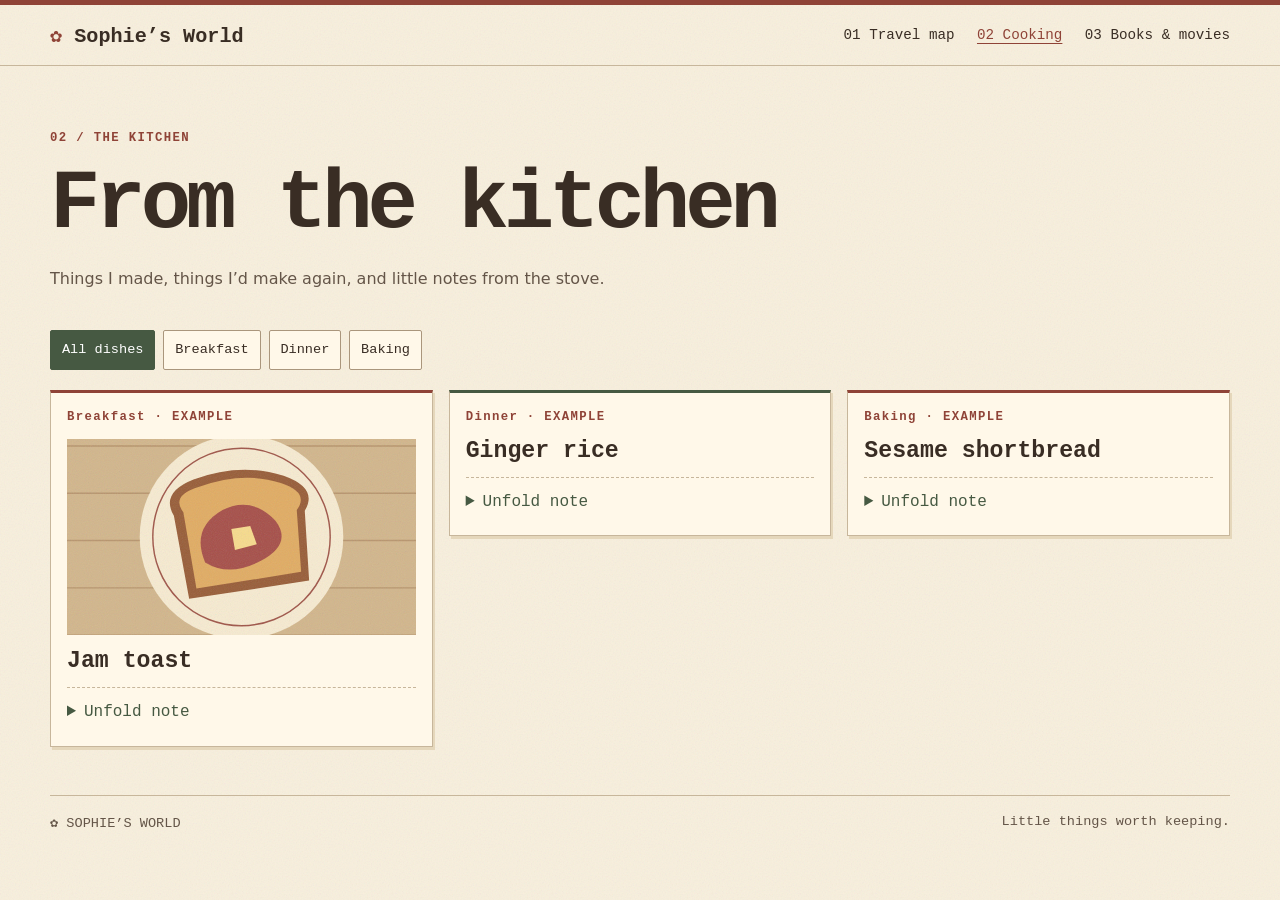
==== cooking.html @ fb0e05cc "Build travel atlas, kitchen and media shelf" ====
<!doctype html>
<html lang="en">
<head>
<meta charset="utf-8">
<meta name="viewport" content="width=device-width, initial-scale=1">
<meta name="description" content="Sophie’s World, a collection of places, dishes and stories.">
<title>Cooking · Sophie’s World</title>
<link rel="icon" href="assets/stamp.svg" type="image/svg+xml">
<link rel="stylesheet" href="assets/style.css">
<script defer src="data/cooking.js"></script>
<script defer src="assets/site.js"></script>
</head>
<body data-page="cooking">
<a class="skip" href="#main">Skip to content</a>
<header class="masthead"><div class="masthead-inner"><a class="wordmark" href="index.html"><span aria-hidden="true">✿</span> Sophie’s World</a><nav aria-label="Main navigation"><a href="index.html">01 Travel map</a><a href="cooking.html" aria-current="page">02 Cooking</a><a href="shelf.html">03 Books &amp; movies</a></nav></div></header>
<main id="main">
<header class="heading"><p class="eyebrow">02 / THE KITCHEN</p><h1>From the kitchen</h1><p>Things I made, things I’d make again, and little notes from the stove.</p></header>
<div id="kitchen-filters" class="filters" aria-label="Filter dishes"></div><div id="dishes" class="card-grid"></div>
<noscript><p>Enable JavaScript to explore the collection.</p></noscript>
</main>
<footer><span>✿ SOPHIE’S WORLD</span><span>Little things worth keeping.</span></footer>
</body>
</html>
---- assets/style.css ----
:root {
  --paper: #f8efdd;
  --cream: #fff8e9;
  --ink: #392d24;
  --muted: #645548;
  --brick: #8f4337;
  --sage: #465942;
  --line: #c7b69b;
  --type: 'American Typewriter', 'Courier New', monospace;
}
* { box-sizing: border-box; }
body {
  margin: 0; color: var(--ink); background: var(--paper) url('paper.svg');
  font: 1rem/1.6 system-ui, sans-serif;
  border-top: 5px solid var(--brick);
}
a { color: var(--brick); text-underline-offset: .25em; }
button, summary { cursor: pointer; }
button { font: inherit; }
:focus-visible { outline: 3px solid var(--sage); outline-offset: 4px; }
img { display: block; max-width: 100%; height: auto; }
figure { margin: 0; }
p { margin: 0 0 1em; }
h1, h2, h3 { font-family: var(--type); line-height: 1.08; margin: 0 0 .45em; }
.skip { position: absolute; top: .5rem; left: .5rem; transform: translateY(-200%); background: var(--cream); padding: .6rem; z-index: 5; }
.skip:focus { transform: none; }
.masthead { border-bottom: 1px solid var(--line); }
.masthead-inner, main, footer { width: min(1180px, calc(100% - 2rem)); margin: auto; }
.masthead-inner { display: flex; justify-content: space-between; align-items: center; flex-wrap: wrap; gap: .65rem 2rem; padding: 1.1rem 0; }
.wordmark { color: var(--ink); font: bold 1.26rem var(--type); text-decoration: none; }
.wordmark span { color: var(--brick); }
nav { display: flex; gap: .45rem 1.4rem; flex-wrap: wrap; font: .89rem var(--type); }
nav a { color: var(--ink); text-decoration: none; }
nav a:hover, nav a[aria-current] { color: var(--brick); text-decoration: underline; }
main { min-height: 65vh; padding-bottom: 3rem; }
.heading { padding: clamp(2rem, 5vw, 4rem) 0 1.45rem; }
.eyebrow, .atlas-top { font: bold .77rem/1.4 var(--type); letter-spacing: .11em; color: var(--brick); }
.heading h1 { font-size: clamp(2.45rem, 7.2vw, 5.25rem); letter-spacing: -.06em; margin-bottom: .18em; }
.heading > p:last-child { color: var(--muted); max-width: 58ch; }
.atlas { border: 1px solid var(--line); background: #f4e9d2; }
.atlas-top { display: flex; justify-content: space-between; gap: 1rem; padding: .8rem 1rem; border-bottom: 1px solid var(--line); }
.map-layout { display: grid; grid-template-columns: minmax(0, 1fr) minmax(175px, 23%); }
.map-frame { display: grid; align-items: center; min-width: 0; padding: 1rem; }
.map { position: relative; background: #f8f1dd; border: 1px solid #d6c9aa; }
.map img { width: 100%; }
#threads { position: absolute; inset: 0; width: 100%; height: 100%; pointer-events: none; fill: none; stroke: var(--brick); stroke-width: 1.5; stroke-dasharray: 3 4; opacity: .75; }
.pin {
  position: absolute; transform: translate(-50%, -50%); display: grid; place-items: center;
  min-width: 32px; min-height: 32px; padding: 0 .3rem; border-radius: 50%;
  background: var(--brick); color: white; border: 2px solid var(--cream);
  box-shadow: 0 2px 5px #52362855; font: bold .75rem var(--type);
  transition: background .2s, scale .2s;
}
.pin:hover, .pin:focus-visible { z-index: 1; scale: 1.15; background: var(--sage); }
.preview { background: var(--cream); border-left: 1px dashed var(--line); padding: 1rem; align-content: center; }
.preview figure { margin-bottom: .8rem; padding: .38rem; background: #fffaf1; border: 1px solid var(--line); box-shadow: 2px 3px #eadcc4; transform: rotate(-1.5deg); }
.preview figure img { width: 100%; aspect-ratio: 4/3; object-fit: cover; }
figcaption { padding: .35rem .1rem 0; color: var(--muted); font: .83rem/1.4 var(--type); }
.preview h2 { margin-top: .2rem; font-size: clamp(1.15rem, 2.4vw, 1.8rem); }
.places, .filters { display: flex; flex-wrap: wrap; gap: .5rem; }
.places { border-top: 1px solid var(--line); padding: .75rem 1rem; }
.paper-button {
  min-height: 40px; color: var(--ink); background: var(--cream); border: 1px solid #aa967c;
  border-radius: 2px; padding: .45rem .68rem; font: .85rem/1.25 var(--type);
}
.paper-button:hover { background: #efe2bf; }
.paper-button[aria-pressed="true"] { color: white; background: var(--sage); border-color: var(--sage); }
dialog { width: min(680px, calc(100% - 2rem)); max-height: calc(100% - 2rem); padding: 0; color: var(--ink); background: var(--cream); border: 1px solid var(--line); }
dialog::backdrop { background: #352820b8; }
.dialog-paper { position: relative; padding: clamp(1rem, 4vw, 2rem); }
.dialog-paper .eyebrow, .dialog-paper h2 { padding-right: 3rem; }
.dialog-paper h2 { font-size: clamp(1.8rem, 5vw, 3rem); }
.close { position: absolute; top: .75rem; right: .75rem; width: 42px; height: 42px; background: var(--cream); border: 1px solid var(--line); color: var(--ink); font-size: 1.5rem; }
.postcard-photos { display: grid; grid-template-columns: repeat(auto-fit, minmax(min(100%, 220px), 1fr)); gap: .85rem; }
.postcard-photos img { width: 100%; }
.story { border-top: 1px dashed var(--line); margin-top: 1.2rem; padding-top: 1rem; }
.shelf-controls { display: flex; flex-wrap: wrap; gap: .75rem 1.5rem; }
.card-grid { display: grid; grid-template-columns: repeat(3, minmax(0, 1fr)); align-items: start; gap: 1rem; margin-top: 1.25rem; }
.paper-card { padding: 1rem; background: var(--cream); border: 1px solid var(--line); border-top: 3px solid var(--brick); box-shadow: 2px 3px #e5d7bb; }
.paper-card:nth-child(even) { border-top-color: var(--sage); }
.paper-card img { width: 100%; aspect-ratio: 16/9; object-fit: cover; margin-bottom: .9rem; }
.paper-card h2 { font-size: 1.45rem; overflow-wrap: anywhere; }
.byline { color: var(--muted); font-size: .9rem; }
details { border-top: 1px dashed var(--line); margin-top: .8rem; padding-top: .5rem; }
details summary { color: var(--sage); font-family: var(--type); padding: .25rem 0; }
details p { margin: .6rem 0 0; white-space: pre-line; }
footer { display: flex; justify-content: space-between; gap: .6rem; flex-wrap: wrap; border-top: 1px solid var(--line); padding: 1.15rem 0 2rem; color: var(--muted); font: .85rem var(--type); }
@media (max-width: 760px) {
  .card-grid { grid-template-columns: repeat(2, minmax(0, 1fr)); }
  .map-layout { grid-template-columns: 1fr; }
  .preview { border-left: 0; border-top: 1px dashed var(--line); }
  .preview figure { width: min(42%, 135px); float: right; margin: 0 0 .25rem .65rem; }
  .preview::after { content: ''; display: block; clear: both; }
}
@media (max-width: 475px) {
  .card-grid { grid-template-columns: 1fr; }
  .map-frame { padding: .6rem; }
  nav { gap: .5rem .85rem; font-size: .8rem; }
}
@media (prefers-reduced-motion: reduce) { .pin { transition: none; } }
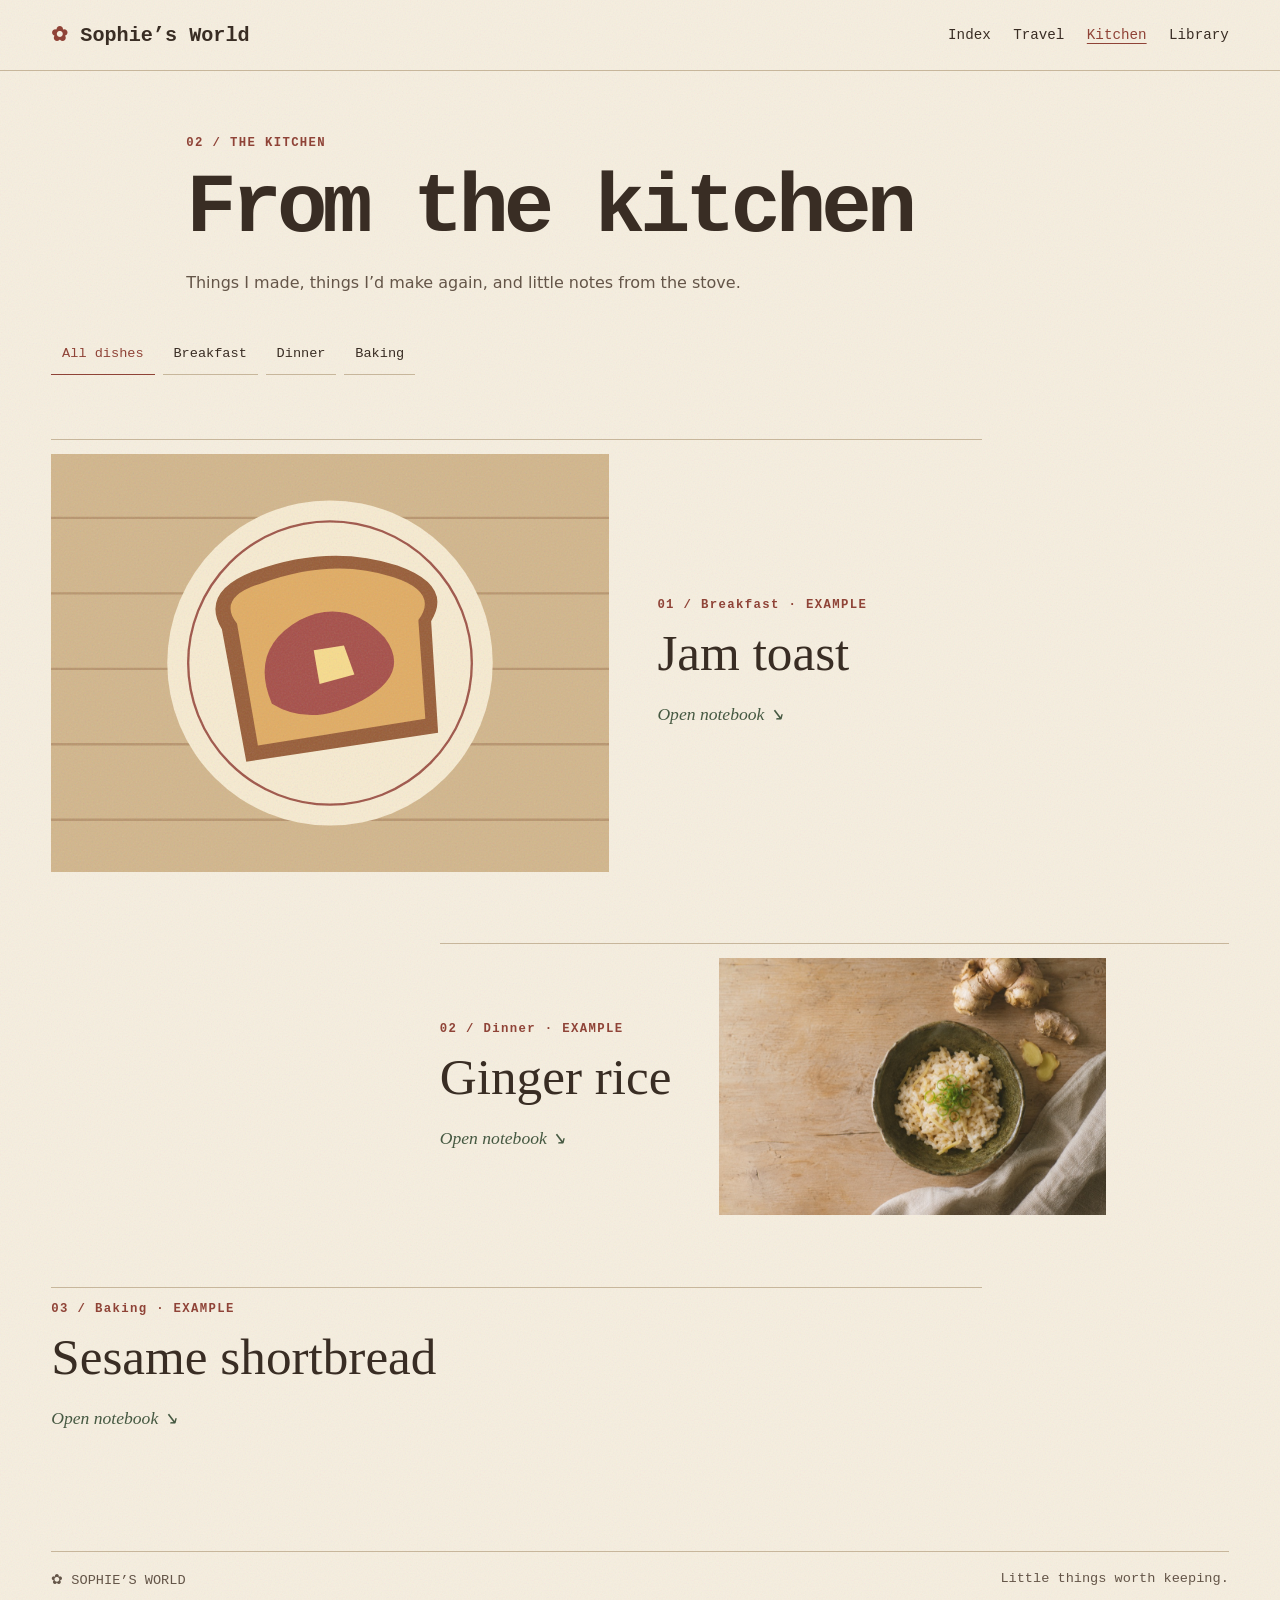
==== commit 8d7b8d08: "Recompose site as a personal art exhibition" ====
--- a/cooking.html
+++ b/cooking.html
@@ -12,10 +12,10 @@
 </head>
 <body data-page="cooking">
 <a class="skip" href="#main">Skip to content</a>
-<header class="masthead"><div class="masthead-inner"><a class="wordmark" href="index.html"><span aria-hidden="true">✿</span> Sophie’s World</a><nav aria-label="Main navigation"><a href="index.html">01 Travel map</a><a href="cooking.html" aria-current="page">02 Cooking</a><a href="shelf.html">03 Books &amp; movies</a></nav></div></header>
+<header class="masthead"><div class="masthead-inner"><a class="wordmark" href="index.html"><span aria-hidden="true">✿</span> Sophie’s World</a><nav aria-label="Main navigation"><a href="index.html">Index</a><a href="travel.html">Travel</a><a href="cooking.html" aria-current="page">Kitchen</a><a href="shelf.html">Library</a></nav></div></header>
 <main id="main">
 <header class="heading"><p class="eyebrow">02 / THE KITCHEN</p><h1>From the kitchen</h1><p>Things I made, things I’d make again, and little notes from the stove.</p></header>
-<div id="kitchen-filters" class="filters" aria-label="Filter dishes"></div><div id="dishes" class="card-grid"></div>
+<div id="kitchen-filters" class="filters" aria-label="Filter dishes"></div><div id="dishes" class="notebook"></div>
 <noscript><p>Enable JavaScript to explore the collection.</p></noscript>
 </main>
 <footer><span>✿ SOPHIE’S WORLD</span><span>Little things worth keeping.</span></footer>
--- a/assets/style.css
+++ b/assets/style.css
@@ -75,26 +75,122 @@
 .postcard-photos img { width: 100%; }
 .story { border-top: 1px dashed var(--line); margin-top: 1.2rem; padding-top: 1rem; }
 .shelf-controls { display: flex; flex-wrap: wrap; gap: .75rem 1.5rem; }
-.card-grid { display: grid; grid-template-columns: repeat(3, minmax(0, 1fr)); align-items: start; gap: 1rem; margin-top: 1.25rem; }
-.paper-card { padding: 1rem; background: var(--cream); border: 1px solid var(--line); border-top: 3px solid var(--brick); box-shadow: 2px 3px #e5d7bb; }
-.paper-card:nth-child(even) { border-top-color: var(--sage); }
-.paper-card img { width: 100%; aspect-ratio: 16/9; object-fit: cover; margin-bottom: .9rem; }
-.paper-card h2 { font-size: 1.45rem; overflow-wrap: anywhere; }
-.byline { color: var(--muted); font-size: .9rem; }
-details { border-top: 1px dashed var(--line); margin-top: .8rem; padding-top: .5rem; }
-details summary { color: var(--sage); font-family: var(--type); padding: .25rem 0; }
-details p { margin: .6rem 0 0; white-space: pre-line; }
 footer { display: flex; justify-content: space-between; gap: .6rem; flex-wrap: wrap; border-top: 1px solid var(--line); padding: 1.15rem 0 2rem; color: var(--muted); font: .85rem var(--type); }
 @media (max-width: 760px) {
-  .card-grid { grid-template-columns: repeat(2, minmax(0, 1fr)); }
   .map-layout { grid-template-columns: 1fr; }
   .preview { border-left: 0; border-top: 1px dashed var(--line); }
   .preview figure { width: min(42%, 135px); float: right; margin: 0 0 .25rem .65rem; }
   .preview::after { content: ''; display: block; clear: both; }
 }
 @media (max-width: 475px) {
-  .card-grid { grid-template-columns: 1fr; }
   .map-frame { padding: .6rem; }
   nav { gap: .5rem .85rem; font-size: .8rem; }
 }
 @media (prefers-reduced-motion: reduce) { .pin { transition: none; } }
+
+/* Exhibition index */
+body { border-top: 0; background-color: #f6eedf; }
+.masthead-inner, main, footer { width: min(1260px, calc(100% - clamp(2rem, 8vw, 8rem))); }
+.masthead-inner { padding: 1.4rem 0; }
+.entrance { padding-bottom: 4rem; }
+.opening { position: relative; isolation: isolate; min-height: clamp(400px, 54vw, 680px); padding-top: clamp(3rem, 9vw, 7rem); }
+.opening-copy { position: relative; z-index: 2; pointer-events: none; }
+.opening h1 { font: 400 clamp(4.1rem, 13vw, 11rem)/.78 Georgia, serif; letter-spacing: -.08em; margin: .2em 0 .35em; }
+.opening h1 i { margin-left: .55em; font-weight: 400; color: var(--brick); }
+.opening-copy > p:last-child { max-width: 27ch; color: var(--muted); }
+.entrance-map { position: absolute; z-index: 1; right: 0; top: 18%; width: 59%; text-decoration: none; color: var(--sage); }
+.entrance-map img { width: 100%; opacity: .72; transition: opacity .25s; }
+.entrance-map:hover img, .entrance-map:focus-visible img { opacity: 1; }
+.entrance-map span { display: block; text-align: right; font: .8rem var(--type); }
+.entrance-photo { position: absolute; z-index: 2; width: 16%; right: 33%; bottom: 8%; transform: rotate(7deg); border: .45rem solid #fff8e9; pointer-events: none; }
+.entrance-thread { position: absolute; inset: 32% 0 auto; width: 100%; height: 52%; pointer-events: none; fill: none; stroke: var(--brick); stroke-width: .8; opacity: .65; }
+.room-index { max-width: 930px; margin-left: auto; border-top: 1px solid var(--line); }
+.room-index a { display: grid; grid-template-columns: 3em minmax(0, 1fr) minmax(0, 1fr) auto; gap: .6rem; align-items: baseline; padding: .85rem .2rem; border-bottom: 1px solid var(--line); color: var(--ink); text-decoration: none; }
+.room-index a:hover, .room-index a:focus-visible { color: var(--brick); }
+.room-index small, .room-index b { font: .86rem var(--type); color: var(--brick); }
+.room-index span { font: clamp(1.4rem, 4vw, 2.5rem) Georgia, serif; }
+.room-index em, .annotation { font: italic 1.1rem/1.55 Georgia, serif; color: var(--sage); }
+.about-note { max-width: 43ch; margin: clamp(3rem, 8vw, 6rem) 0 0 8%; padding-left: 1rem; border-left: 1px solid var(--brick); }
+.about-note h2 { font-size: 1rem; color: var(--brick); }
+
+/* Open atlas and floating postcard */
+body[data-page="travel"] .heading { max-width: 48ch; padding-bottom: .65rem; }
+.atlas { background: transparent; border: 0; }
+.atlas-top { border-bottom: 1px dashed var(--line); padding-inline: 0; }
+.map-layout { position: relative; display: block; padding: 1rem min(16vw, 175px) 1.75rem 0; }
+.map-frame { padding: 0; }
+.map { background: transparent; border: 0; }
+.pin { min-width: 28px; min-height: 28px; box-shadow: none; }
+.preview {
+  position: absolute; z-index: 2; bottom: .4rem; right: 0; width: min(23%, 230px);
+  background: var(--cream); border: 0; border-top: 1px solid var(--brick); padding: .75rem;
+  transform: rotate(2deg); box-shadow: 2px 4px 0 #bda78a35;
+}
+.preview figure { border: 0; padding: 0; box-shadow: none; transform: none; background: transparent; }
+.places { padding-inline: 0; }
+.places button, .filters button { background: transparent; border: 0; border-bottom: 1px solid var(--line); border-radius: 0; }
+.places button:hover, .filters button:hover { color: var(--brick); border-color: var(--brick); }
+.filters button[aria-pressed="true"] { background: transparent; color: var(--brick); border-color: var(--brick); }
+.photo-note { margin: 0; }
+.photo-note summary { display: block; }
+.photo-note summary::-webkit-details-marker { display: none; }
+.photo-note summary img { transition: opacity .2s; }
+.photo-note summary:hover img { opacity: .8; }
+.photo-note[open] { grid-column: 1 / -1; }
+.photo-note > p { font: italic 1.15rem/1.5 Georgia, serif; color: var(--sage); }
+
+/* Kitchen notebook */
+body[data-page="cooking"] .heading { margin-left: min(12vw, 135px); }
+.notebook { padding-top: clamp(1rem, 5vw, 4rem); }
+.dish { max-width: 79%; margin: 0 0 3.6rem; border-top: 1px solid var(--line); }
+.dish:nth-of-type(even) { margin-left: auto; max-width: 67%; }
+.dish summary { display: flex; align-items: center; gap: clamp(.8rem, 4vw, 3rem); padding: .85rem 0; }
+.dish summary::-webkit-details-marker { display: none; }
+.dish:nth-of-type(even) summary { flex-direction: row-reverse; justify-content: flex-end; }
+.dish figure { flex: 0 1 60%; min-width: 0; }
+.dish figure img { width: 100%; max-height: 470px; object-fit: cover; }
+.dish:nth-of-type(even) figure { flex-basis: 49%; }
+.dish-label h2 { font: clamp(1.55rem, 4.5vw, 3.2rem)/1 Georgia, serif; }
+.dish summary:hover .dish-label h2, .dish[open] .dish-label h2 { color: var(--brick); }
+.dish-notes { margin: .8rem 0 0 12%; max-width: 48ch; border-left: 1px solid var(--brick); padding: 0 1rem; }
+.dish-notes h3 { font-size: 1rem; }
+
+/* Library finding aid and reading desk */
+body[data-page="shelf"] .heading h1 { font-weight: 400; font-family: Georgia, serif; }
+.catalog { display: grid; grid-template-columns: minmax(0, 5fr) minmax(0, 7fr); gap: clamp(1rem, 5vw, 4rem); margin-top: 2rem; }
+.catalog-index { border-top: 1px solid var(--line); }
+.catalog-entry { width: 100%; display: flex; justify-content: space-between; text-align: left; gap: .6rem; color: var(--ink); background: transparent; border: 0; border-bottom: 1px solid var(--line); padding: .85rem .2rem; font: 1rem/1.35 var(--type); }
+.catalog-entry small { color: var(--sage); }
+.catalog-entry:hover, .catalog-entry[aria-pressed="true"] { color: var(--brick); }
+.catalog-entry[aria-pressed="true"] span { text-decoration: underline; text-underline-offset: .28em; }
+.catalog-reading { display: grid; grid-template-columns: minmax(95px, 2fr) minmax(0, 3fr); align-items: start; gap: clamp(.7rem, 3vw, 2rem); }
+.catalog-reading:empty { display: none; }
+.catalog-cover { aspect-ratio: 2/3; background: #465942; color: #fff4dc; display: flex; flex-direction: column; justify-content: space-between; padding: 11%; font: .78rem/1.4 var(--type); overflow-wrap: anywhere; }
+.catalog-cover[data-medium="Movie"] { background: #8f4337; }
+.catalog-cover:has(img) { padding: 0; background: transparent; }
+.catalog-cover img { width: 100%; height: 100%; object-fit: contain; }
+.catalog-cover strong { font: clamp(1rem, 2.6vw, 2.25rem)/1 Georgia, serif; }
+.catalog-copy h2 { font: clamp(1.3rem, 3vw, 2.65rem)/1.08 Georgia, serif; }
+
+@media (max-width: 760px) {
+  .opening { min-height: 530px; }
+  .entrance-map { top: auto; bottom: 9%; width: 83%; }
+  .entrance-photo { bottom: 3%; right: 36%; width: 21%; }
+  .entrance-thread { inset: 40% 0 auto; }
+  .map-layout { padding: 1rem 0; }
+  .preview { position: static; width: auto; min-height: 120px; transform: none; box-shadow: none; margin-top: .65rem; }
+  .preview figure { max-width: 125px; }
+  .dish, .dish:nth-of-type(even) { max-width: 100%; }
+  .catalog { grid-template-columns: 1fr; }
+  .catalog-reading { max-width: 470px; }
+}
+@media (max-width: 480px) {
+  .opening { min-height: 445px; }
+  .room-index a { grid-template-columns: 2em minmax(0, 1fr) auto; }
+  .room-index em { display: none; }
+  .dish summary, .dish:nth-of-type(even) summary { display: grid; }
+  .dish:nth-of-type(even) figure { width: 76%; margin-left: auto; }
+}
+@media (prefers-reduced-motion: reduce) {
+  .entrance-map img, .photo-note summary img { transition: none; }
+}
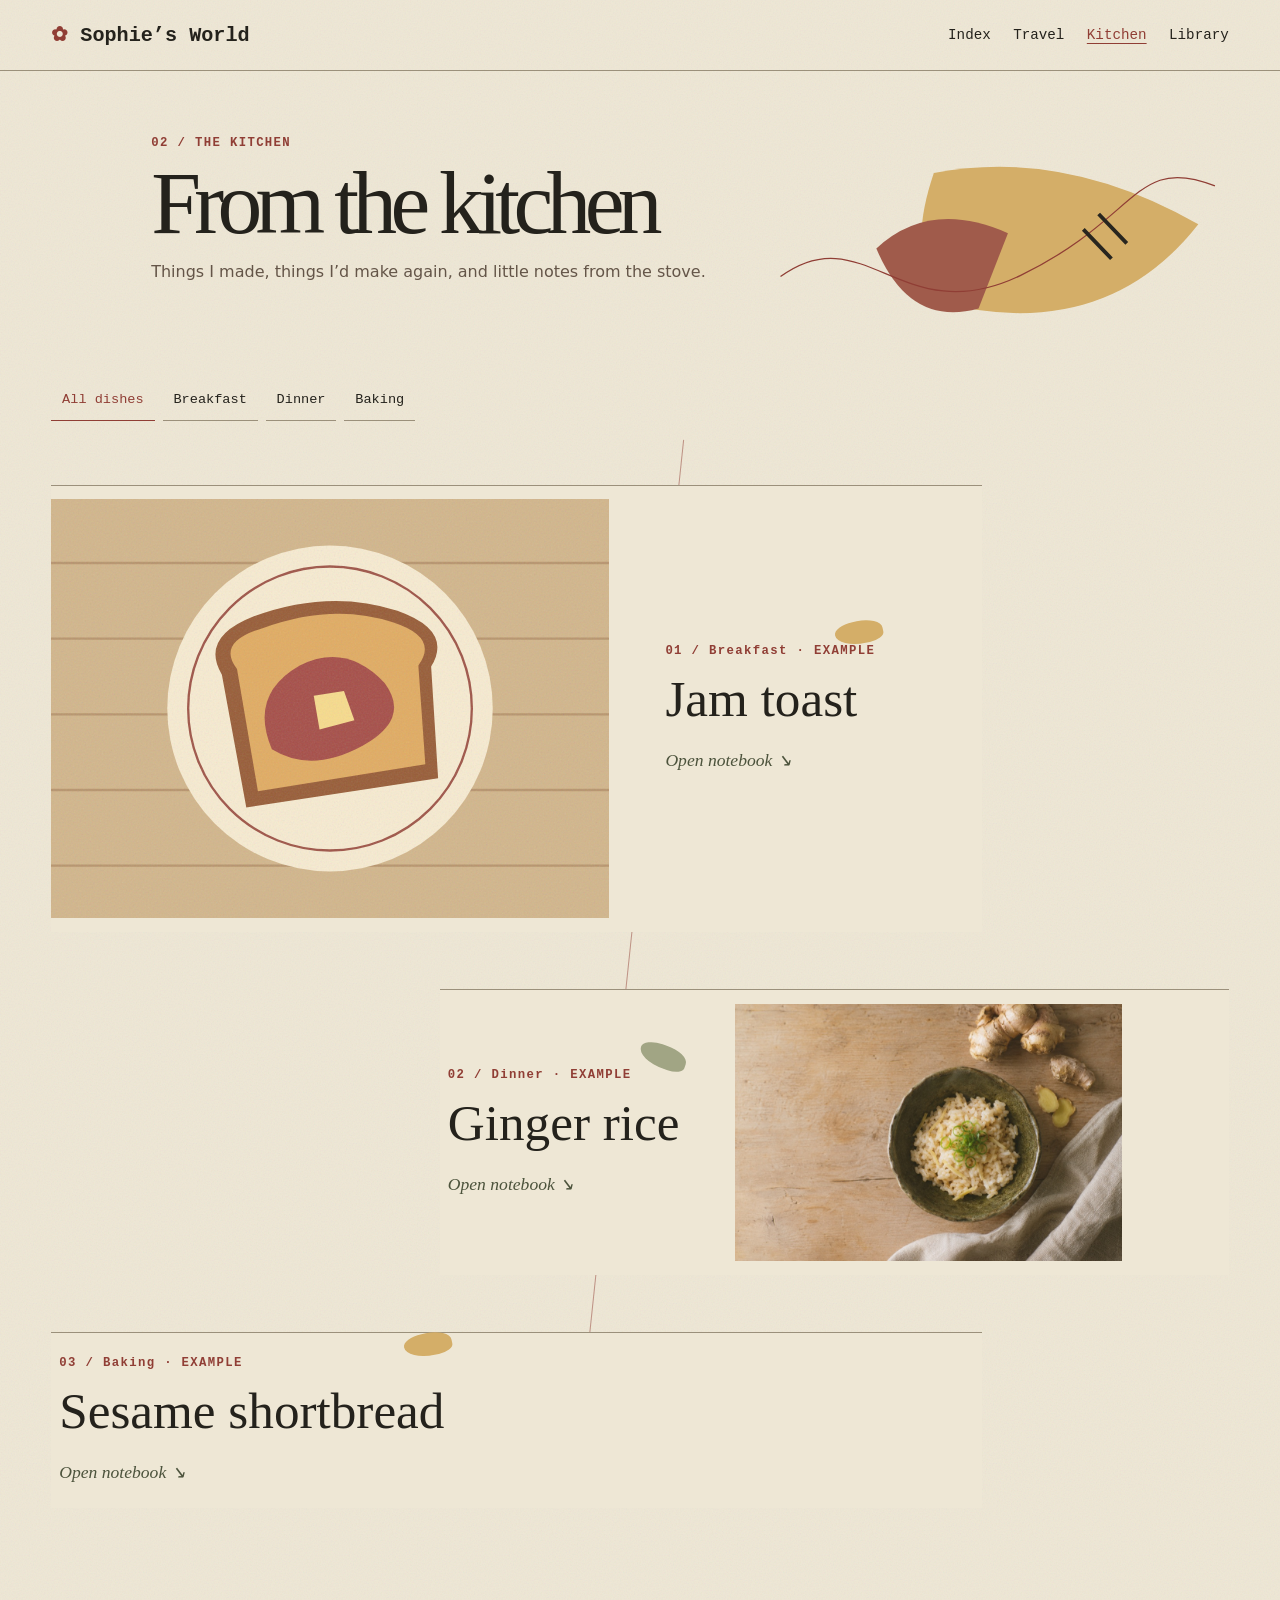
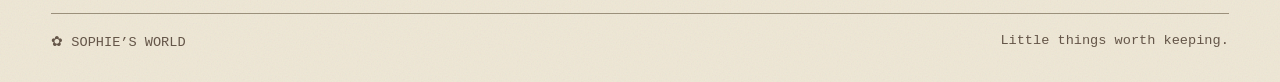
==== commit 063b25a1: "Publish minimalist shapes and threads redesign" ====
--- a/cooking.html
+++ b/cooking.html
@@ -7,6 +7,7 @@
 <title>Cooking · Sophie’s World</title>
 <link rel="icon" href="assets/stamp.svg" type="image/svg+xml">
 <link rel="stylesheet" href="assets/style.css">
+<link rel="stylesheet" href="assets/forms.css">
 <script defer src="data/cooking.js"></script>
 <script defer src="assets/site.js"></script>
 </head>
@@ -14,7 +15,7 @@
 <a class="skip" href="#main">Skip to content</a>
 <header class="masthead"><div class="masthead-inner"><a class="wordmark" href="index.html"><span aria-hidden="true">✿</span> Sophie’s World</a><nav aria-label="Main navigation"><a href="index.html">Index</a><a href="travel.html">Travel</a><a href="cooking.html" aria-current="page">Kitchen</a><a href="shelf.html">Library</a></nav></div></header>
 <main id="main">
-<header class="heading"><p class="eyebrow">02 / THE KITCHEN</p><h1>From the kitchen</h1><p>Things I made, things I’d make again, and little notes from the stove.</p></header>
+<header class="heading"><svg class="section-art" viewBox="0 0 360 160" aria-hidden="true"><path fill="#d4ae68" d="M129 22Q231 2 336 62Q271 145 162 129Q99 110 129 22Z"/><path fill="#a05b4b" d="M84 81Q126 42 187 69L164 128Q110 143 84 81Z"/><path class="red-thread" d="M9 103C75 55 104 147 197 102S286 7 349 32"/><path d="M258 54l22 23m-34-11l22 23" stroke="#28261f" stroke-width="3"/></svg><p class="eyebrow">02 / THE KITCHEN</p><h1>From the kitchen</h1><p>Things I made, things I’d make again, and little notes from the stove.</p></header>
 <div id="kitchen-filters" class="filters" aria-label="Filter dishes"></div><div id="dishes" class="notebook"></div>
 <noscript><p>Enable JavaScript to explore the collection.</p></noscript>
 </main>
--- a/assets/forms.css
+++ b/assets/forms.css
@@ -0,0 +1,29 @@
+/* Each section gets its own composition on the same paper stock. */
+:root { --paper: #eee7d5; --ink: #24221c; --brick: #903e35; --sage: #4c533c; --line: #9b907b; }
+body { background-color: var(--paper); }
+.heading { position: relative; isolation: isolate; }
+body[data-page] .heading { max-width: none; margin-left: 0; min-height: clamp(200px, 25vw, 310px); padding-right: min(36%, 360px); }
+body[data-page] .heading h1 { font: 400 clamp(2.5rem, 7vw, 6rem)/.88 Georgia, serif; letter-spacing: -.075em; }
+.heading .section-art { position: absolute; z-index: -1; right: 0; bottom: 10%; width: min(44%, 460px); }
+.red-thread { fill: none; stroke: var(--brick); stroke-width: 1.25; vector-effect: non-scaling-stroke; }
+body[data-page="travel"] .heading h1 { font-style: italic; }
+#threads { stroke-dasharray: none; }
+.pin { background: var(--brick); border-color: var(--paper); }
+.preview { box-shadow: none; border-top: 2px solid var(--brick); }
+body[data-page="cooking"] .heading { padding-left: min(8vw, 100px); }
+.notebook { position: relative; }
+.notebook::before { content: ''; position: absolute; z-index: -1; left: 49%; top: 1rem; bottom: 1rem; border-left: 1px solid var(--brick); transform: rotate(6deg); opacity: .5; }
+.dish { position: relative; background: var(--paper); }
+.dish-label { position: relative; padding: .5rem; }
+.dish-label::before { content: ''; position: absolute; width: 48px; height: 23px; border-radius: 45% 55% 35% 65%; background: #d4ae68; top: -14px; right: 0; transform: rotate(-12deg); pointer-events: none; }
+.dish:nth-of-type(even) .dish-label::before { background: #a1a584; transform: rotate(19deg); }
+body[data-page="shelf"] .heading h1 { letter-spacing: -.065em; }
+.catalog-reading { position: relative; padding-top: 1rem; border-top: 2px solid var(--ink); }
+.catalog-reading::before { content: ''; position: absolute; width: 3rem; border-top: 1px solid var(--brick); right: 0; top: -.55rem; transform: rotate(-17deg); }
+.catalog-cover { clip-path: polygon(0 0, 95% 3%, 100% 100%, 2% 97%); }
+.catalog-cover:has(img) { clip-path: none; }
+@media (max-width: 650px) {
+  body[data-page] .heading { padding-right: 0; min-height: 0; padding-bottom: 0; }
+  .heading .section-art { position: static; display: block; margin: 0 0 -.6rem auto; width: min(55%, 225px); }
+  .notebook::before { transform: none; }
+}
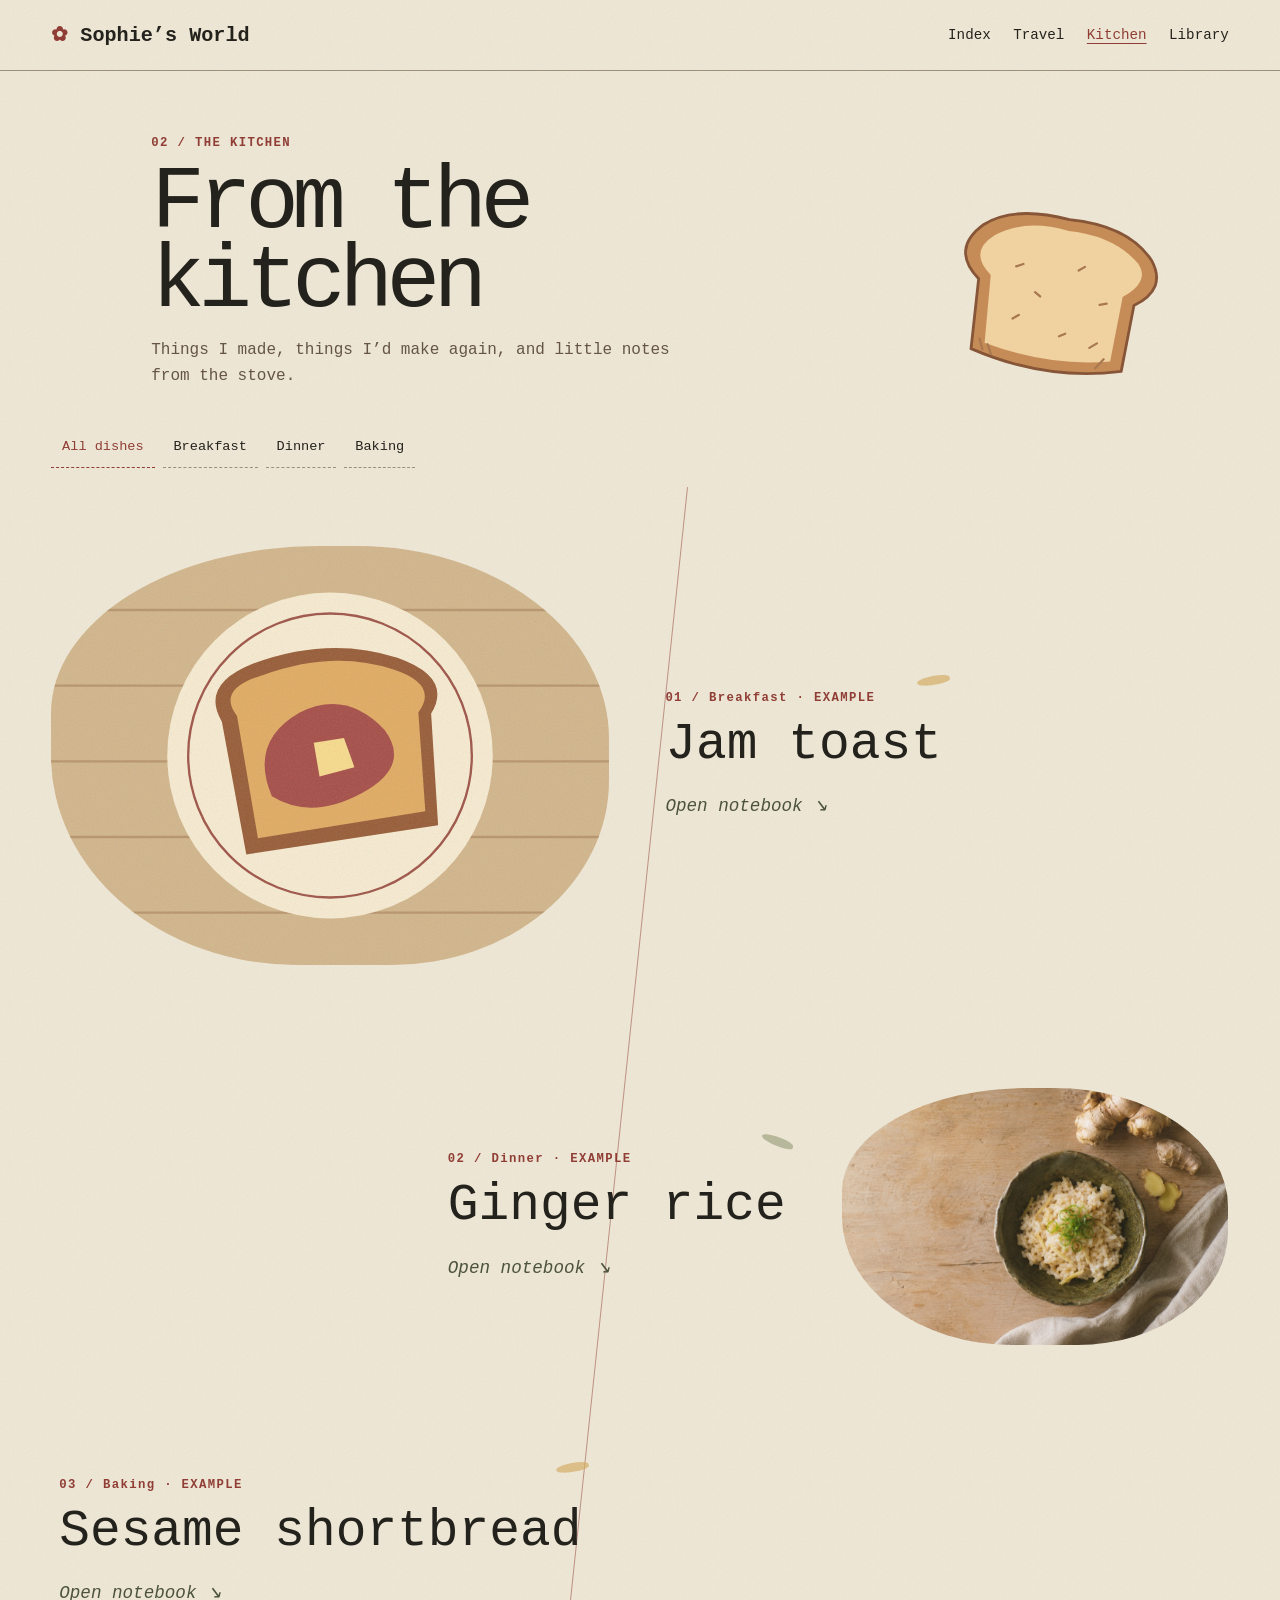
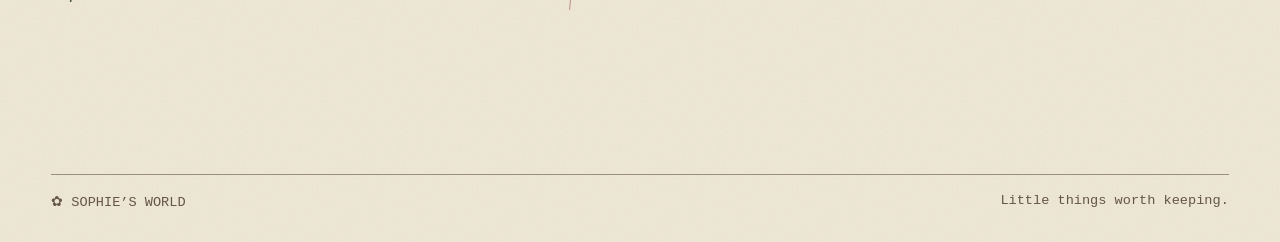
==== commit 623f25cc: "Publish illustrated site, travel globe, and library spread" ====
--- a/cooking.html
+++ b/cooking.html
@@ -15,7 +15,11 @@
 <a class="skip" href="#main">Skip to content</a>
 <header class="masthead"><div class="masthead-inner"><a class="wordmark" href="index.html"><span aria-hidden="true">✿</span> Sophie’s World</a><nav aria-label="Main navigation"><a href="index.html">Index</a><a href="travel.html">Travel</a><a href="cooking.html" aria-current="page">Kitchen</a><a href="shelf.html">Library</a></nav></div></header>
 <main id="main">
-<header class="heading"><svg class="section-art" viewBox="0 0 360 160" aria-hidden="true"><path fill="#d4ae68" d="M129 22Q231 2 336 62Q271 145 162 129Q99 110 129 22Z"/><path fill="#a05b4b" d="M84 81Q126 42 187 69L164 128Q110 143 84 81Z"/><path class="red-thread" d="M9 103C75 55 104 147 197 102S286 7 349 32"/><path d="M258 54l22 23m-34-11l22 23" stroke="#28261f" stroke-width="3"/></svg><p class="eyebrow">02 / THE KITCHEN</p><h1>From the kitchen</h1><p>Things I made, things I’d make again, and little notes from the stove.</p></header>
+<header class="heading"><svg class="section-art" viewBox="0 0 300 175" aria-hidden="true">
+      <path d="M81 148L78 86Q49 64 75 38Q99 17 149 22Q201 19 226 46Q244 69 217 88L215 147Q151 166 81 148Z" fill="#c68c57" stroke="#875638" stroke-width="2.5"/>
+      <path d="M92 141L88 81Q65 64 86 46Q110 27 150 32Q191 30 215 51Q228 65 206 82L204 140Q151 153 92 141Z" fill="#f0d2a1"/>
+      <path d="M109 70l6-3m14 23 5 3m30-28 5-4m18 31 6-2m-80 26 5-4m38 13 5-3m23 9 6-5M91 147l-4-9m12 12-4-8m97 6 6-9" stroke="#a97850" stroke-width="2" fill="none" stroke-linecap="round"/>
+    </svg><p class="eyebrow">02 / THE KITCHEN</p><h1>From the kitchen</h1><p>Things I made, things I’d make again, and little notes from the stove.</p></header>
 <div id="kitchen-filters" class="filters" aria-label="Filter dishes"></div><div id="dishes" class="notebook"></div>
 <noscript><p>Enable JavaScript to explore the collection.</p></noscript>
 </main>
--- a/assets/style.css
+++ b/assets/style.css
@@ -11,7 +11,7 @@
 * { box-sizing: border-box; }
 body {
   margin: 0; color: var(--ink); background: var(--paper) url('paper.svg');
-  font: 1rem/1.6 system-ui, sans-serif;
+  font: 1rem/1.6 var(--type);
   border-top: 5px solid var(--brick);
 }
 a { color: var(--brick); text-underline-offset: .25em; }
@@ -95,7 +95,7 @@
 .entrance { padding-bottom: 4rem; }
 .opening { position: relative; isolation: isolate; min-height: clamp(400px, 54vw, 680px); padding-top: clamp(3rem, 9vw, 7rem); }
 .opening-copy { position: relative; z-index: 2; pointer-events: none; }
-.opening h1 { font: 400 clamp(4.1rem, 13vw, 11rem)/.78 Georgia, serif; letter-spacing: -.08em; margin: .2em 0 .35em; }
+.opening h1 { font: 400 clamp(4.1rem, 13vw, 11rem)/.78 var(--type); letter-spacing: -.08em; margin: .2em 0 .35em; }
 .opening h1 i { margin-left: .55em; font-weight: 400; color: var(--brick); }
 .opening-copy > p:last-child { max-width: 27ch; color: var(--muted); }
 .entrance-map { position: absolute; z-index: 1; right: 0; top: 18%; width: 59%; text-decoration: none; color: var(--sage); }
@@ -108,8 +108,8 @@
 .room-index a { display: grid; grid-template-columns: 3em minmax(0, 1fr) minmax(0, 1fr) auto; gap: .6rem; align-items: baseline; padding: .85rem .2rem; border-bottom: 1px solid var(--line); color: var(--ink); text-decoration: none; }
 .room-index a:hover, .room-index a:focus-visible { color: var(--brick); }
 .room-index small, .room-index b { font: .86rem var(--type); color: var(--brick); }
-.room-index span { font: clamp(1.4rem, 4vw, 2.5rem) Georgia, serif; }
-.room-index em, .annotation { font: italic 1.1rem/1.55 Georgia, serif; color: var(--sage); }
+.room-index span { font: clamp(1.4rem, 4vw, 2.5rem) var(--type); }
+.room-index em, .annotation { font: italic 1.1rem/1.55 var(--type); color: var(--sage); }
 .about-note { max-width: 43ch; margin: clamp(3rem, 8vw, 6rem) 0 0 8%; padding-left: 1rem; border-left: 1px solid var(--brick); }
 .about-note h2 { font-size: 1rem; color: var(--brick); }
 
@@ -137,7 +137,7 @@
 .photo-note summary img { transition: opacity .2s; }
 .photo-note summary:hover img { opacity: .8; }
 .photo-note[open] { grid-column: 1 / -1; }
-.photo-note > p { font: italic 1.15rem/1.5 Georgia, serif; color: var(--sage); }
+.photo-note > p { font: italic 1.15rem/1.5 var(--type); color: var(--sage); }
 
 /* Kitchen notebook */
 body[data-page="cooking"] .heading { margin-left: min(12vw, 135px); }
@@ -150,13 +150,13 @@
 .dish figure { flex: 0 1 60%; min-width: 0; }
 .dish figure img { width: 100%; max-height: 470px; object-fit: cover; }
 .dish:nth-of-type(even) figure { flex-basis: 49%; }
-.dish-label h2 { font: clamp(1.55rem, 4.5vw, 3.2rem)/1 Georgia, serif; }
+.dish-label h2 { font: clamp(1.55rem, 4.5vw, 3.2rem)/1 var(--type); }
 .dish summary:hover .dish-label h2, .dish[open] .dish-label h2 { color: var(--brick); }
 .dish-notes { margin: .8rem 0 0 12%; max-width: 48ch; border-left: 1px solid var(--brick); padding: 0 1rem; }
 .dish-notes h3 { font-size: 1rem; }
 
 /* Library finding aid and reading desk */
-body[data-page="shelf"] .heading h1 { font-weight: 400; font-family: Georgia, serif; }
+body[data-page="shelf"] .heading h1 { font-weight: 400; font-family: var(--type); }
 .catalog { display: grid; grid-template-columns: minmax(0, 5fr) minmax(0, 7fr); gap: clamp(1rem, 5vw, 4rem); margin-top: 2rem; }
 .catalog-index { border-top: 1px solid var(--line); }
 .catalog-entry { width: 100%; display: flex; justify-content: space-between; text-align: left; gap: .6rem; color: var(--ink); background: transparent; border: 0; border-bottom: 1px solid var(--line); padding: .85rem .2rem; font: 1rem/1.35 var(--type); }
@@ -169,8 +169,8 @@
 .catalog-cover[data-medium="Movie"] { background: #8f4337; }
 .catalog-cover:has(img) { padding: 0; background: transparent; }
 .catalog-cover img { width: 100%; height: 100%; object-fit: contain; }
-.catalog-cover strong { font: clamp(1rem, 2.6vw, 2.25rem)/1 Georgia, serif; }
-.catalog-copy h2 { font: clamp(1.3rem, 3vw, 2.65rem)/1.08 Georgia, serif; }
+.catalog-cover strong { font: clamp(1rem, 2.6vw, 2.25rem)/1 var(--type); }
+.catalog-copy h2 { font: clamp(1.3rem, 3vw, 2.65rem)/1.08 var(--type); }
 
 @media (max-width: 760px) {
   .opening { min-height: 530px; }
--- a/assets/forms.css
+++ b/assets/forms.css
@@ -3,7 +3,7 @@
 body { background-color: var(--paper); }
 .heading { position: relative; isolation: isolate; }
 body[data-page] .heading { max-width: none; margin-left: 0; min-height: clamp(200px, 25vw, 310px); padding-right: min(36%, 360px); }
-body[data-page] .heading h1 { font: 400 clamp(2.5rem, 7vw, 6rem)/.88 Georgia, serif; letter-spacing: -.075em; }
+body[data-page] .heading h1 { font: 400 clamp(2.5rem, 7vw, 6rem)/.88 var(--type); letter-spacing: -.075em; }
 .heading .section-art { position: absolute; z-index: -1; right: 0; bottom: 10%; width: min(44%, 460px); }
 .red-thread { fill: none; stroke: var(--brick); stroke-width: 1.25; vector-effect: non-scaling-stroke; }
 body[data-page="travel"] .heading h1 { font-style: italic; }
@@ -27,3 +27,104 @@
   .heading .section-art { position: static; display: block; margin: 0 0 -.6rem auto; width: min(55%, 225px); }
   .notebook::before { transform: none; }
 }
+
+/* Pencil strokes and loose paper washes frame the collections. */
+.heading .section-art { width: min(36%, 340px); transform: rotate(-5deg); }
+body[data-page="cooking"] .section-art { transform: rotate(9deg); }
+body[data-page="shelf"] .section-art { transform: rotate(-10deg); }
+.atlas-top, .places { border-color: transparent; }
+.preview { background: transparent; border: 0; }
+.preview figure { transform: rotate(3deg); }
+.preview figcaption { margin-top: .35rem; }
+.pin { background: var(--paper); color: var(--brick); border: 1px solid var(--brick); }
+.pin:hover, .pin:focus-visible { color: white; }
+.places button, .filters button, .catalog-entry { border-bottom: 1px dashed var(--line); }
+.preview .paper-button { background: none; border: 0; color: var(--brick); text-decoration: underline; padding-inline: 0; }
+dialog { border: 0; background: var(--paper); }
+.close { border: 0; background: transparent; }
+.dish { background: transparent; border-top: 0; margin-bottom: clamp(2rem, 8vw, 6rem); }
+.dish figure img { border-radius: 48% 45% 39% 44% / 40% 46% 44% 50%; }
+.dish-label::before { width: 33px; height: 9px; top: -6px; opacity: .7; }
+.dish-notes { border-left-style: dashed; }
+.catalog-index, .catalog-reading { border-top: 0; }
+.catalog-reading { padding-top: .5rem; }
+.catalog-cover {
+  position: relative;
+  clip-path: none;
+  border-radius: 3% 16% 8% 10%;
+  background: #d7d8b9;
+  color: var(--ink);
+  transform: rotate(-4deg);
+  box-shadow: inset 5px 0 #56614540;
+}
+.catalog-cover[data-medium="Movie"] { background: #e7c5ad; box-shadow: inset 5px 0 #96564545; }
+.catalog-cover:has(img) { background: transparent; box-shadow: none; }
+.catalog-entry[aria-pressed="true"] { font-weight: bold; }
+.catalog-entry[aria-pressed="true"] span::before { content: '✦ '; color: var(--brick); }
+@media (max-width: 650px) {
+  .heading .section-art { width: min(48%, 195px); margin-bottom: -.2rem; }
+}
+
+.library-spread { display: grid; grid-template-columns: minmax(0, 1fr) minmax(0, 1.65fr); gap: clamp(1.5rem, 6vw, 5rem); margin-top: 2rem; align-items: start; }
+.library-spread section > h2 { font-size: 1.4rem; }
+#film-roll { background: #332b27; color: #f9ecd5; position: relative; padding: 1rem 1.45rem; border-radius: .25rem .4rem .3rem .2rem; }
+#film-roll::before, #film-roll::after { content: ''; position: absolute; inset: .6rem auto .6rem .4rem; width: .48rem; background: repeating-linear-gradient(to bottom, var(--paper) 0 .45rem, transparent .45rem .92rem); pointer-events: none; }
+#film-roll::after { left: auto; right: .4rem; }
+.film-frame { border: 0; margin: 0; padding: 0; }
+.film-frame + .film-frame { margin-top: .65rem; }
+.film-frame summary { list-style: none; color: inherit; background: #4d3a32; padding: .65rem; display: grid; gap: .2rem; }
+.film-frame summary::-webkit-details-marker { display: none; }
+.film-frame summary:hover, .film-frame[open] summary { background: #654738; }
+.film-frame :focus-visible { outline-color: #f0bf88; outline-offset: 2px; }
+.film-frame img { width: 100%; max-height: 12rem; object-fit: contain; }
+.frame-mark { color: #efbf8a; font-size: 1.65rem; }
+.frame-notes { padding: .6rem .55rem; }
+.frame-notes :is(.annotation,.byline,.eyebrow) { color: inherit; }
+#book-spread { display: grid; grid-template-columns: repeat(2,minmax(0,1fr)); background: #ae8065; padding: .35rem .35rem .5rem; border-radius: .7rem .7rem .35rem .35rem; }
+.book-leaf { position: relative; min-height: 17rem; padding: clamp(.65rem,2vw,1.5rem) clamp(.6rem,2vw,1.5rem) 2.5rem; background: linear-gradient(90deg,#fff8e7 85%,#e9d8bc); border-radius: .45rem .3rem .2rem .45rem; overflow-wrap: anywhere; }
+.book-leaf + .book-leaf { background: linear-gradient(90deg,#e9d8bc,#fff8e7 15%); border-radius: .3rem .45rem .45rem .2rem; }
+.book-leaf img { max-height: 10rem; width: auto; margin-bottom: .65rem; }
+.book-leaf h3 { font-size: clamp(1rem,2.4vw,1.6rem); }
+.book-leaf .annotation { font-size: .92rem; }
+.folio { position: absolute; bottom: .65rem; left: 1rem; }
+.book-leaf + .book-leaf .folio { left: auto; right: 1rem; }
+.page-turns { display: flex; justify-content: space-between; align-items: center; gap: .45rem; margin-top: .75rem; font-size: .8rem; }
+.page-turns button { background: none; border: 0; padding: .45rem .15rem; color: var(--brick); text-decoration: underline; text-underline-offset: .22em; }
+.page-turns button:disabled { opacity: .55; cursor: default; text-decoration: none; }
+@media (max-width: 680px) { .library-spread { grid-template-columns: 1fr; } }
+
+.globe {
+  width: min(100%, 520px);
+  aspect-ratio: 1;
+  margin-inline: auto;
+  border-radius: 50%;
+  background: #f6ebd5;
+  box-shadow: inset 0 0 0 1px #aa9982;
+}
+.globe canvas { display: block; width: 100%; height: auto; border-radius: inherit; cursor: grab; touch-action: none; }
+.globe canvas:active { cursor: grabbing; }
+.globe .pin {
+  width: 24px;
+  height: 26px;
+  min-width: 0;
+  min-height: 0;
+  padding: 0;
+  border: 0;
+  background: transparent;
+  transform: translate(-50%, -100%);
+  transform-origin: center bottom;
+}
+.globe .pin::before {
+  content: '';
+  width: 13px;
+  height: 13px;
+  margin-top: 6px;
+  border: 1px solid var(--paper);
+  border-radius: 50% 50% 50% 0;
+  background: radial-gradient(circle, var(--paper) 0 2px, var(--brick) 2.5px);
+  transform: rotate(-45deg);
+}
+.globe .pin:hover::before, .globe .pin:focus-visible::before { outline: 1px solid var(--brick); }
+.globe .pin[hidden] { display: none; }
+.globe-controls { display: flex; justify-content: center; gap: .7rem; padding-top: .6rem; }
+.globe-controls button { min-width: 44px; }
